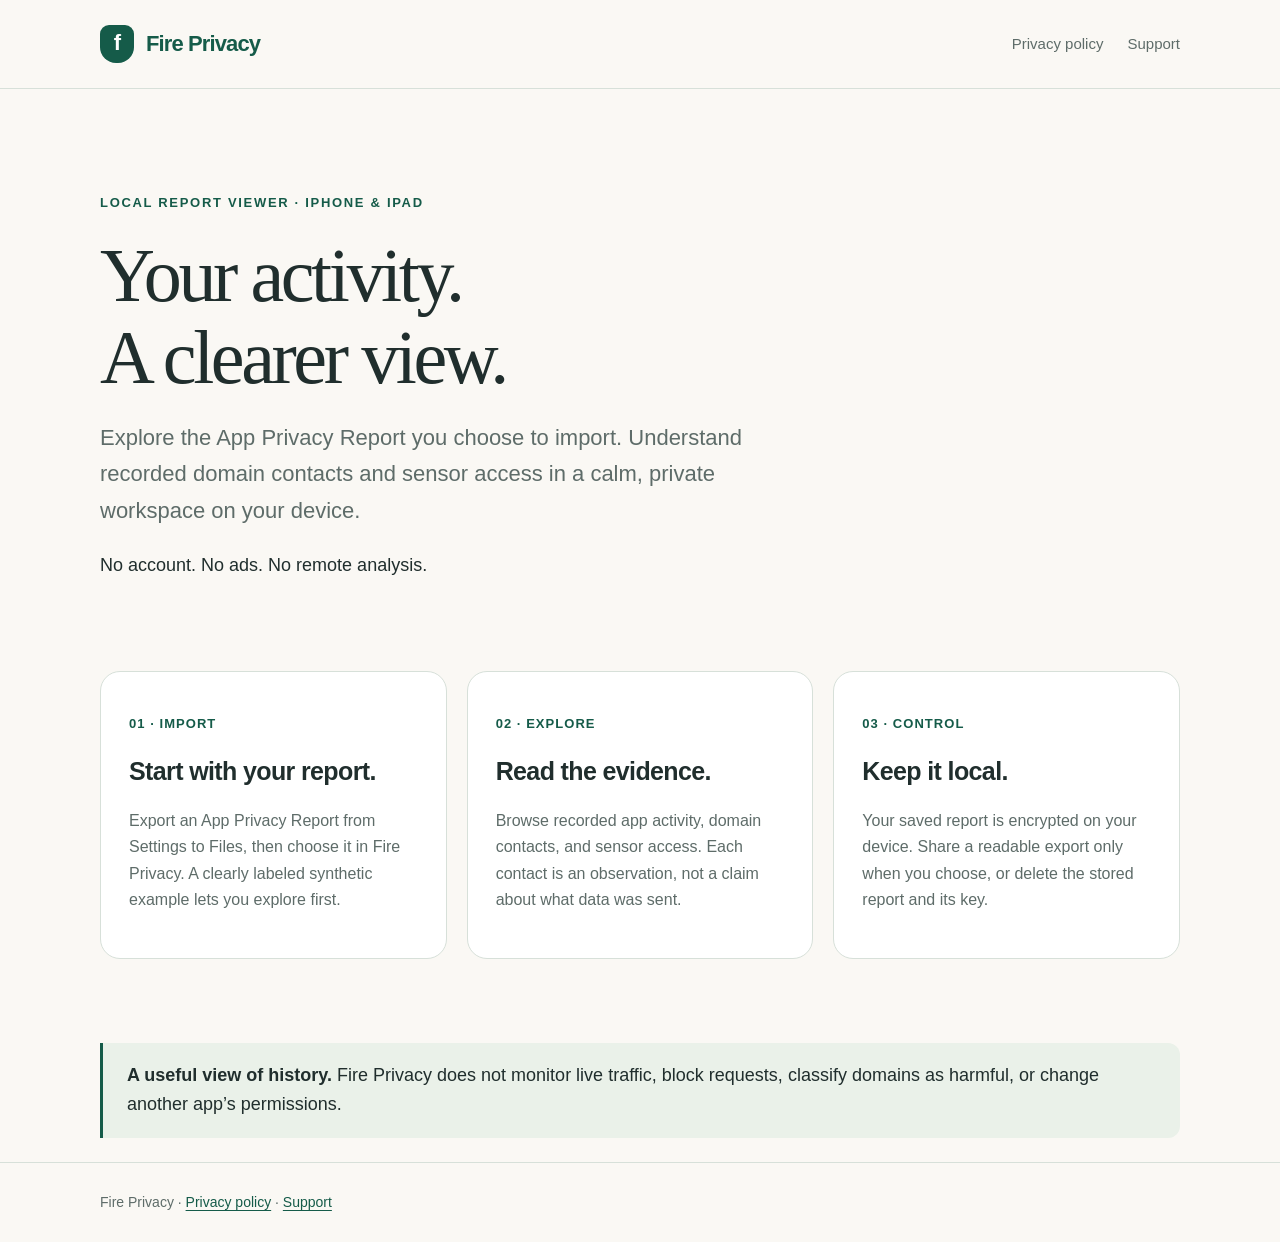
==== index.html @ bb4d3962 "Publish Fire Privacy privacy and support pages" ====
<!doctype html>
<html lang="en">
<head>
  <meta charset="utf-8">
  <meta name="viewport" content="width=device-width, initial-scale=1">
  <meta name="description" content="Fire Privacy organizes the App Privacy Report you choose to import, on your device.">
  <title>Fire Privacy — your report, easier to understand</title>
  <link rel="stylesheet" href="styles.css">
</head>
<body>
  <a class="skip" href="#main">Skip to content</a>
  <header><nav class="shell" aria-label="Main navigation">
    <a class="brand" href="index.html"><span class="mark" aria-hidden="true">f</span>Fire Privacy</a>
    <div class="links"><a href="privacy.html">Privacy policy</a><a href="support.html">Support</a></div>
  </nav></header>
  <main class="shell" id="main">
    <section class="hero" aria-labelledby="title">
      <p class="eyebrow">Local report viewer · iPhone &amp; iPad</p>
      <h1 id="title">Your activity.<br>A clearer view.</h1>
      <p class="lede">Explore the App Privacy Report you choose to import. Understand recorded domain contacts and sensor access in a calm, private workspace on your device.</p>
      <p>No account. No ads. No remote analysis.</p>
    </section>
    <section class="grid" aria-label="How Fire Privacy works">
      <article class="card"><p class="number">01 · IMPORT</p><h2>Start with your report.</h2><p>Export an App Privacy Report from Settings to Files, then choose it in Fire Privacy. A clearly labeled synthetic example lets you explore first.</p></article>
      <article class="card"><p class="number">02 · EXPLORE</p><h2>Read the evidence.</h2><p>Browse recorded app activity, domain contacts, and sensor access. Each contact is an observation, not a claim about what data was sent.</p></article>
      <article class="card"><p class="number">03 · CONTROL</p><h2>Keep it local.</h2><p>Your saved report is encrypted on your device. Share a readable export only when you choose, or delete the stored report and its key.</p></article>
    </section>
    <aside class="note"><strong>A useful view of history.</strong> Fire Privacy does not monitor live traffic, block requests, classify domains as harmful, or change another app’s permissions.</aside>
  </main>
  <footer><div class="shell">Fire Privacy · <a href="privacy.html">Privacy policy</a> · <a href="support.html">Support</a></div></footer>
</body>
</html>
---- styles.css ----
:root { color-scheme: light; --paper: #faf8f4; --ink: #202e2d; --muted: #5e6c69; --line: #d7e0d9; --accent: #155b49; --soft: #eaf1e9; }
* { box-sizing: border-box; }
body { margin: 0; background: var(--paper); color: var(--ink); font-family: -apple-system, BlinkMacSystemFont, "Segoe UI", sans-serif; font-size: 18px; line-height: 1.65; }
a { color: var(--accent); text-underline-offset: .2em; }
a:hover { text-decoration-thickness: .15em; }
a:focus-visible, button:focus-visible { outline: 3px solid var(--accent); outline-offset: 5px; border-radius: 4px; }
.shell { width: min(1080px, calc(100% - 48px)); margin: 0 auto; }
header { border-bottom: 1px solid var(--line); }
nav { display: flex; gap: 24px; justify-content: space-between; align-items: center; min-height: 88px; flex-wrap: wrap; }
.brand { text-decoration: none; font-weight: 700; font-size: 22px; letter-spacing: -.04em; display: flex; gap: 12px; align-items: center; }
.mark { background: var(--accent); color: #fff; width: 34px; height: 38px; border-radius: 9px 9px 16px 16px; text-align: center; font-size: 22px; line-height: 36px; }
.links { display: flex; gap: 24px; flex-wrap: wrap; font-size: 15px; }
.links a { color: var(--muted); text-decoration: none; }
.links a[aria-current="page"] { color: var(--accent); text-decoration: underline; }
.hero { padding: 90px 0 72px; max-width: 800px; }
.eyebrow { text-transform: uppercase; color: var(--accent); letter-spacing: .13em; font-size: 13px; font-weight: 700; }
h1 { font-family: Georgia, "Times New Roman", serif; font-weight: 500; font-size: clamp(40px, 7vw, 76px); line-height: 1.07; letter-spacing: -.045em; margin: 22px 0; }
.lede { color: var(--muted); font-size: 22px; max-width: 680px; }
.grid { display: grid; grid-template-columns: repeat(3, 1fr); gap: 20px; padding-bottom: 60px; }
.card { padding: 28px; background: #fff; border: 1px solid var(--line); border-radius: 20px; }
.card .number { color: var(--accent); font-size: 13px; letter-spacing: .08em; font-weight: 600; }
h2 { font-size: 25px; line-height: 1.3; letter-spacing: -.025em; }
h3 { font-size: 20px; }
.card p { color: var(--muted); font-size: 16px; }
.note { border-left: 3px solid var(--accent); padding: 18px 24px; background: var(--soft); border-radius: 0 12px 12px 0; margin: 24px 0; }
.document { max-width: 780px; padding: 60px 0 72px; }
.document h1 { font-size: clamp(40px, 5vw, 60px); }
.document h2 { margin-top: 38px; }
.document li { margin: 10px 0; }
.date { font-size: 14px; color: var(--muted); }
footer { border-top: 1px solid var(--line); padding: 28px 0; color: var(--muted); font-size: 14px; }
.skip { position: absolute; left: 16px; top: -100px; padding: 10px; background: var(--paper); z-index: 2; }
.skip:focus { top: 10px; }
@media (max-width: 720px) { .shell { width: min(1080px, calc(100% - 32px)); } nav { padding: 20px 0; gap: 18px; } .hero { padding: 56px 0 40px; } .lede { font-size: 19px; } .grid { grid-template-columns: 1fr; } .document { padding-top: 38px; } }
@media (prefers-color-scheme: dark) { :root { color-scheme: dark; --paper: #131e1b; --ink: #edf4ed; --muted: #b0c1b6; --line: #3c4e44; --accent: #a8d9bc; --soft: #21352b; } .card { background: #1a2821; } .mark { background: #a8d9bc; color: #153427; } }
@media (prefers-reduced-motion: reduce) { *, *::before, *::after { animation: none !important; transition: none !important; scroll-behavior: auto !important; } }
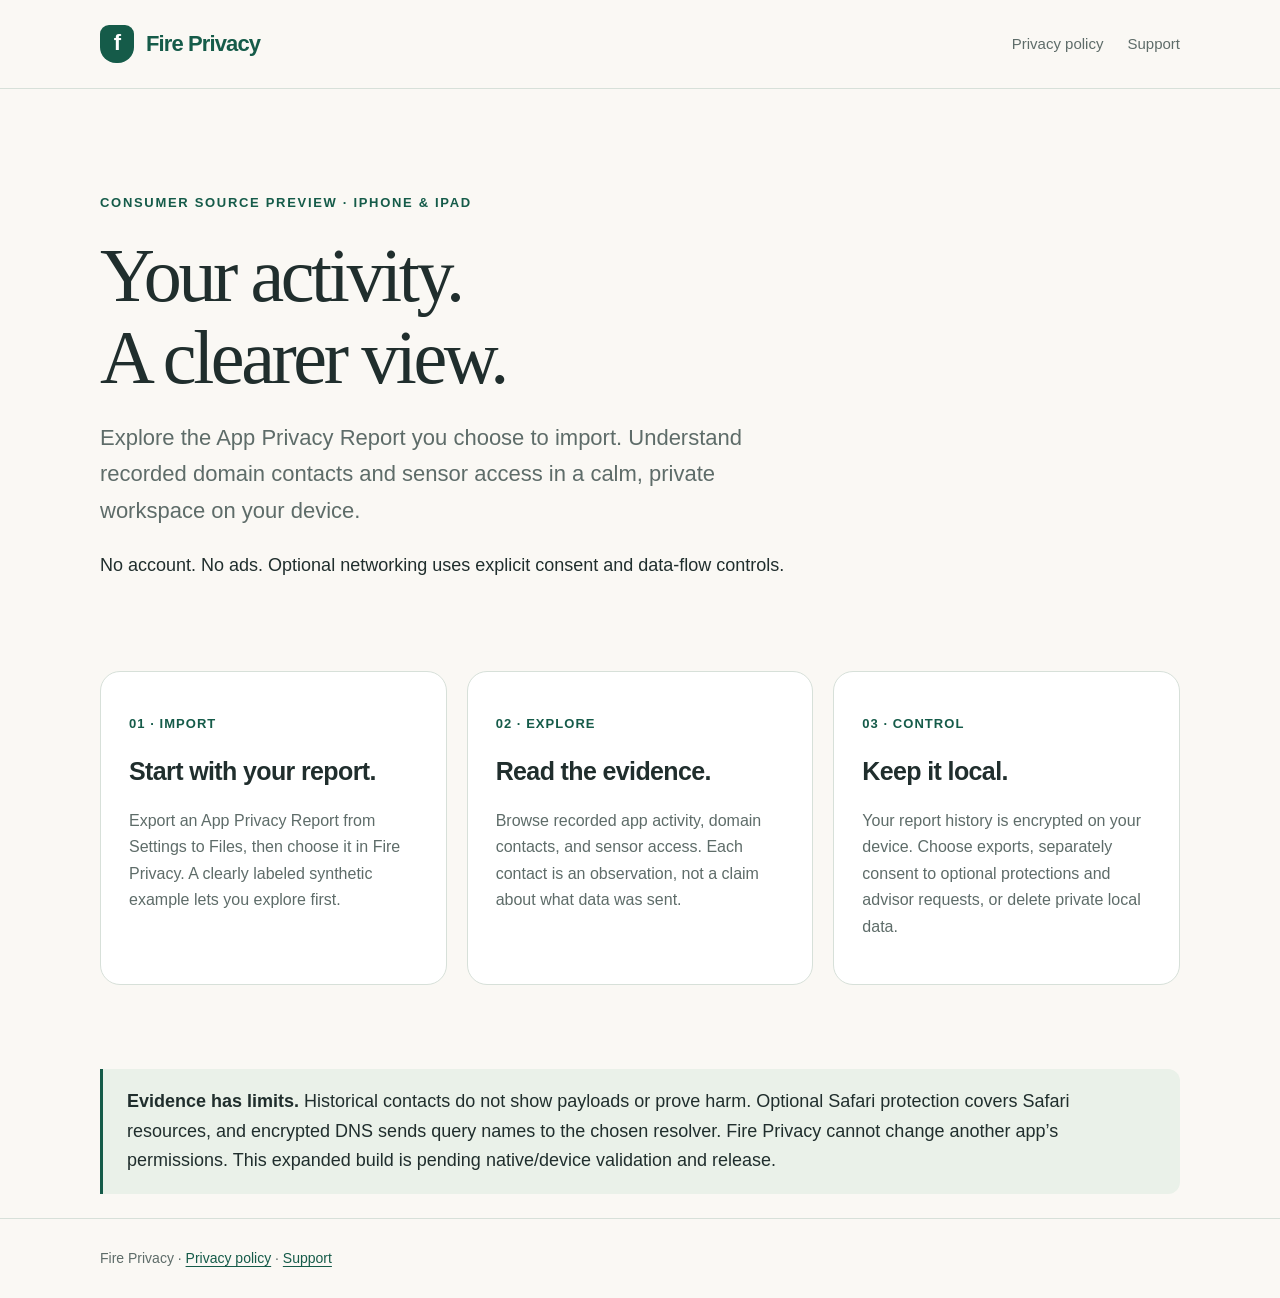
==== commit 97ec115a: "Publish expanded consumer privacy and support disclosures" ====
--- a/index.html
+++ b/index.html
@@ -15,17 +15,17 @@
   </nav></header>
   <main class="shell" id="main">
     <section class="hero" aria-labelledby="title">
-      <p class="eyebrow">Local report viewer · iPhone &amp; iPad</p>
+      <p class="eyebrow">Consumer source preview · iPhone &amp; iPad</p>
       <h1 id="title">Your activity.<br>A clearer view.</h1>
       <p class="lede">Explore the App Privacy Report you choose to import. Understand recorded domain contacts and sensor access in a calm, private workspace on your device.</p>
-      <p>No account. No ads. No remote analysis.</p>
+      <p>No account. No ads. Optional networking uses explicit consent and data-flow controls.</p>
     </section>
     <section class="grid" aria-label="How Fire Privacy works">
       <article class="card"><p class="number">01 · IMPORT</p><h2>Start with your report.</h2><p>Export an App Privacy Report from Settings to Files, then choose it in Fire Privacy. A clearly labeled synthetic example lets you explore first.</p></article>
       <article class="card"><p class="number">02 · EXPLORE</p><h2>Read the evidence.</h2><p>Browse recorded app activity, domain contacts, and sensor access. Each contact is an observation, not a claim about what data was sent.</p></article>
-      <article class="card"><p class="number">03 · CONTROL</p><h2>Keep it local.</h2><p>Your saved report is encrypted on your device. Share a readable export only when you choose, or delete the stored report and its key.</p></article>
+      <article class="card"><p class="number">03 · CONTROL</p><h2>Keep it local.</h2><p>Your report history is encrypted on your device. Choose exports, separately consent to optional protections and advisor requests, or delete private local data.</p></article>
     </section>
-    <aside class="note"><strong>A useful view of history.</strong> Fire Privacy does not monitor live traffic, block requests, classify domains as harmful, or change another app’s permissions.</aside>
+    <aside class="note"><strong>Evidence has limits.</strong> Historical contacts do not show payloads or prove harm. Optional Safari protection covers Safari resources, and encrypted DNS sends query names to the chosen resolver. Fire Privacy cannot change another app’s permissions. This expanded build is pending native/device validation and release.</aside>
   </main>
   <footer><div class="shell">Fire Privacy · <a href="privacy.html">Privacy policy</a> · <a href="support.html">Support</a></div></footer>
 </body>
